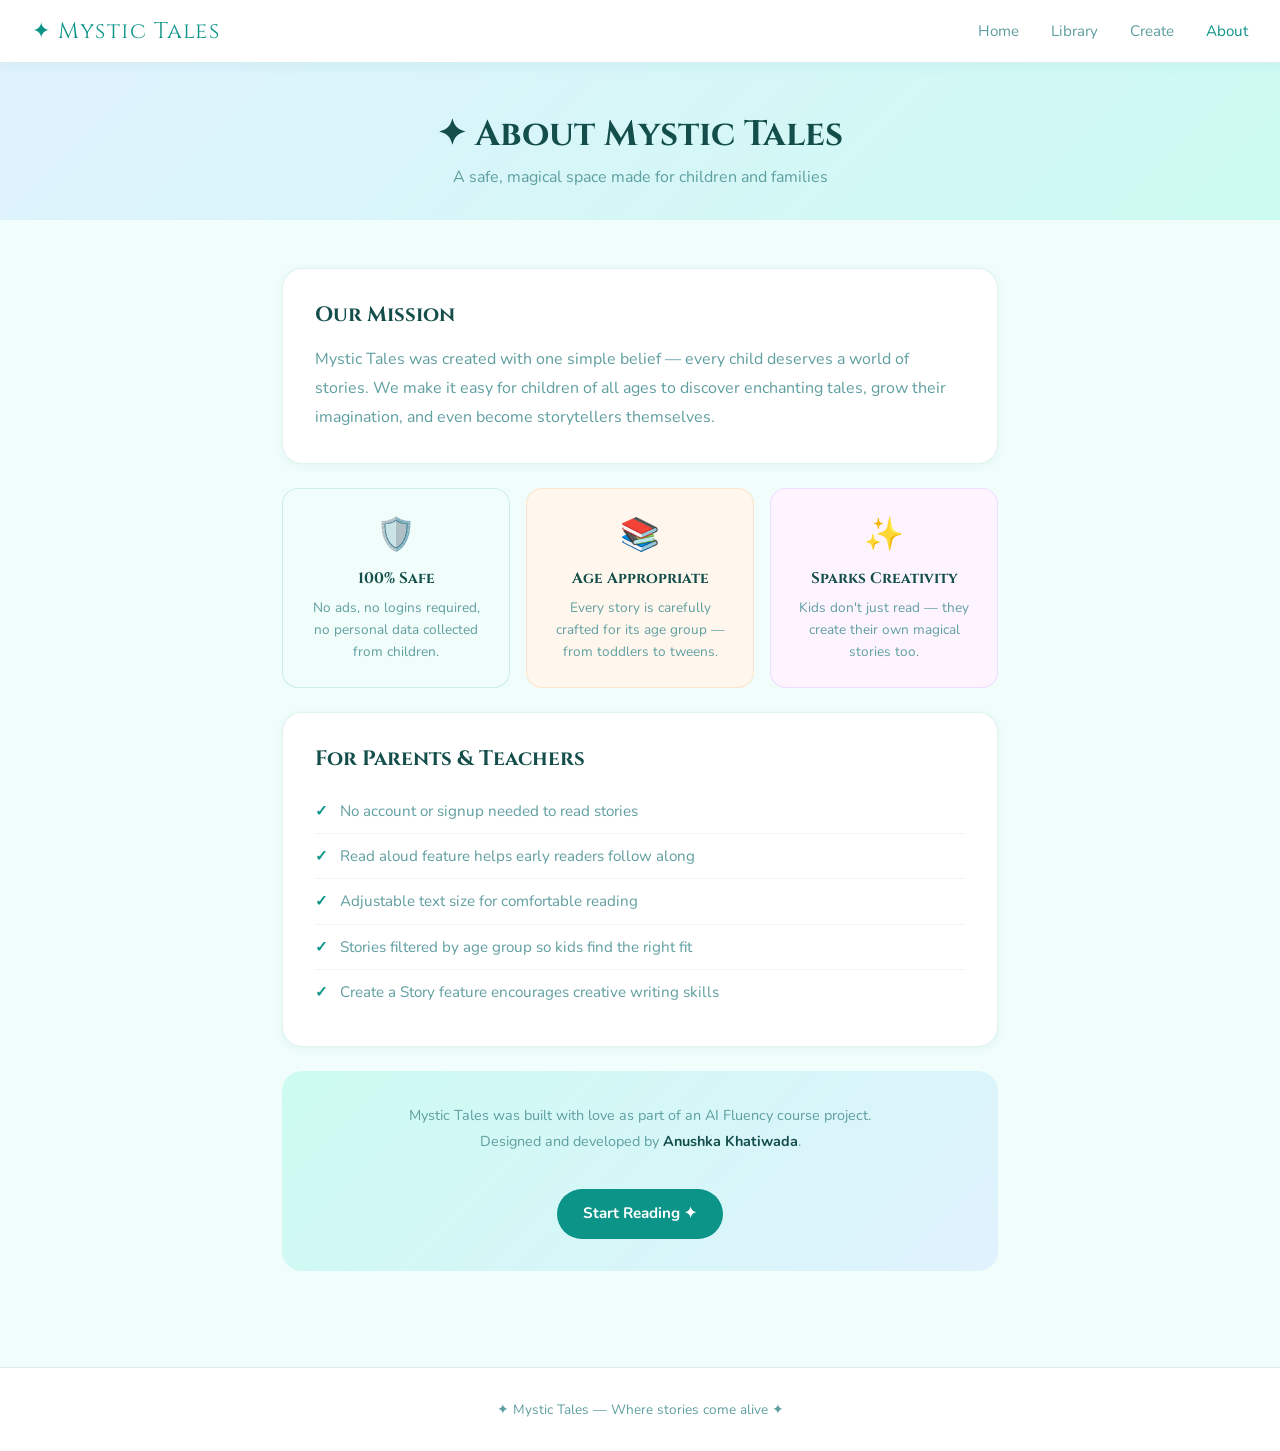
==== about.html @ aa533933 "Add files via upload" ====
<!DOCTYPE html>
<html lang="en">
<head>
  <meta charset="UTF-8" />
  <meta name="viewport" content="width=device-width, initial-scale=1.0"/>
  <title>About — Mystic Tales</title>
  <link rel="stylesheet" href="style.css" />
</head>
<body>

  <nav>
    <a href="index.html" class="logo">✦ Mystic Tales</a>
    <ul>
      <li><a href="index.html">Home</a></li>
      <li><a href="library.html">Library</a></li>
      <li><a href="create.html">Create</a></li>
      <li><a href="about.html" class="active">About</a></li>
    </ul>
  </nav>

  <!-- HEADER -->
  <section style="text-align:center; padding:3rem 2rem 2rem; background:linear-gradient(135deg, #e0f2fe 0%, #ccfbf1 100%);">
    <h1 style="font-size:2.2rem; color:#134e4a; margin-bottom:0.5rem;">✦ About Mystic Tales</h1>
    <p style="color:#5f9ea0; font-size:1rem;">A safe, magical space made for children and families</p>
  </section>

  <section style="max-width:780px; margin:0 auto; padding:3rem 2rem;">

    <!-- MISSION -->
    <div style="background:#ffffff; border:1px solid rgba(13,148,136,0.12); border-radius:20px; padding:2rem; margin-bottom:1.5rem; box-shadow:0 2px 8px rgba(13,148,136,0.06);">
      <h2 style="font-family:'Cinzel',serif; color:#134e4a; font-size:1.3rem; margin-bottom:1rem;">Our Mission</h2>
      <p style="color:#5f9ea0; line-height:1.8; font-size:1rem;">Mystic Tales was created with one simple belief — every child deserves a world of stories. We make it easy for children of all ages to discover enchanting tales, grow their imagination, and even become storytellers themselves.</p>
    </div>

    <!-- VALUES GRID -->
    <div style="display:grid; grid-template-columns: repeat(auto-fit, minmax(200px, 1fr)); gap:1rem; margin-bottom:1.5rem;">
      <div style="background:#f0fdfa; border:1px solid rgba(13,148,136,0.15); border-radius:16px; padding:1.5rem; text-align:center;">
        <div style="font-size:2rem; margin-bottom:0.75rem;">🛡️</div>
        <h3 style="font-family:'Cinzel',serif; font-size:0.95rem; color:#134e4a; margin-bottom:0.5rem;">100% Safe</h3>
        <p style="font-size:0.85rem; color:#5f9ea0; line-height:1.6;">No ads, no logins required, no personal data collected from children.</p>
      </div>
      <div style="background:#fff7ed; border:1px solid rgba(249,115,22,0.15); border-radius:16px; padding:1.5rem; text-align:center;">
        <div style="font-size:2rem; margin-bottom:0.75rem;">📚</div>
        <h3 style="font-family:'Cinzel',serif; font-size:0.95rem; color:#134e4a; margin-bottom:0.5rem;">Age Appropriate</h3>
        <p style="font-size:0.85rem; color:#5f9ea0; line-height:1.6;">Every story is carefully crafted for its age group — from toddlers to tweens.</p>
      </div>
      <div style="background:#fdf4ff; border:1px solid rgba(192,132,252,0.2); border-radius:16px; padding:1.5rem; text-align:center;">
        <div style="font-size:2rem; margin-bottom:0.75rem;">✨</div>
        <h3 style="font-family:'Cinzel',serif; font-size:0.95rem; color:#134e4a; margin-bottom:0.5rem;">Sparks Creativity</h3>
        <p style="font-size:0.85rem; color:#5f9ea0; line-height:1.6;">Kids don't just read — they create their own magical stories too.</p>
      </div>
    </div>

    <!-- FOR PARENTS -->
    <div style="background:#ffffff; border:1px solid rgba(13,148,136,0.12); border-radius:20px; padding:2rem; margin-bottom:1.5rem; box-shadow:0 2px 8px rgba(13,148,136,0.06);">
      <h2 style="font-family:'Cinzel',serif; color:#134e4a; font-size:1.3rem; margin-bottom:1rem;">For Parents & Teachers</h2>
      <ul style="list-style:none; padding:0;">
        <li style="display:flex; gap:12px; padding:10px 0; border-bottom:1px solid rgba(13,148,136,0.08); color:#5f9ea0; font-size:0.95rem; line-height:1.6;">
          <span style="color:#0d9488; font-weight:700; flex-shrink:0;">✓</span>
          No account or signup needed to read stories
        </li>
        <li style="display:flex; gap:12px; padding:10px 0; border-bottom:1px solid rgba(13,148,136,0.08); color:#5f9ea0; font-size:0.95rem; line-height:1.6;">
          <span style="color:#0d9488; font-weight:700; flex-shrink:0;">✓</span>
          Read aloud feature helps early readers follow along
        </li>
        <li style="display:flex; gap:12px; padding:10px 0; border-bottom:1px solid rgba(13,148,136,0.08); color:#5f9ea0; font-size:0.95rem; line-height:1.6;">
          <span style="color:#0d9488; font-weight:700; flex-shrink:0;">✓</span>
          Adjustable text size for comfortable reading
        </li>
        <li style="display:flex; gap:12px; padding:10px 0; border-bottom:1px solid rgba(13,148,136,0.08); color:#5f9ea0; font-size:0.95rem; line-height:1.6;">
          <span style="color:#0d9488; font-weight:700; flex-shrink:0;">✓</span>
          Stories filtered by age group so kids find the right fit
        </li>
        <li style="display:flex; gap:12px; padding:10px 0; color:#5f9ea0; font-size:0.95rem; line-height:1.6;">
          <span style="color:#0d9488; font-weight:700; flex-shrink:0;">✓</span>
          Create a Story feature encourages creative writing skills
        </li>
      </ul>
    </div>

    <!-- BUILT BY -->
    <div style="background:linear-gradient(135deg, #ccfbf1, #e0f2fe); border-radius:20px; padding:2rem; text-align:center;">
      <p style="font-size:0.9rem; color:#5f9ea0; line-height:1.8;">
        Mystic Tales was built with love as part of an AI Fluency course project.<br>
        Designed and developed by <strong style="color:#134e4a;">Anushka Khatiwada</strong>.<br><br>
        <a href="index.html" class="btn btn-primary" style="margin-top:0.5rem;">Start Reading ✦</a>
      </p>
    </div>

  </section>

  <footer>
    <p>✦ Mystic Tales — Where stories come alive ✦</p>
  </footer>

</body>
</html>
---- style.css ----
@import url('https://fonts.googleapis.com/css2?family=Cinzel:wght@400;600&family=Nunito:wght@400;600;700&display=swap');

* { margin: 0; padding: 0; box-sizing: border-box; }

:root {
  --teal: #0d9488;
  --teal-dark: #0f766e;
  --teal-light: #ccfbf1;
  --coral: #f97316;
  --coral-light: #fff7ed;
  --pink: #ec4899;
  --amber: #f59e0b;
  --bg: #f0fdfa;
  --bg2: #ffffff;
  --card: #ffffff;
  --text: #134e4a;
  --text-muted: #5f9ea0;
  --border: rgba(13, 148, 136, 0.15);
}

body {
  font-family: 'Nunito', sans-serif;
  background: var(--bg);
  color: var(--text);
  min-height: 100vh;
}

h1, h2, h3, nav .logo {
  font-family: 'Cinzel', serif;
}

/* NAV */
nav {
  display: flex;
  align-items: center;
  justify-content: space-between;
  padding: 1rem 2rem;
  background: #ffffff;
  border-bottom: 1px solid var(--border);
  position: sticky;
  top: 0;
  z-index: 100;
  box-shadow: 0 2px 12px rgba(13,148,136,0.08);
}

nav .logo {
  font-size: 1.4rem;
  color: var(--teal);
  text-decoration: none;
  letter-spacing: 0.05em;
}

nav ul {
  list-style: none;
  display: flex;
  gap: 2rem;
}

nav ul a {
  color: var(--text-muted);
  text-decoration: none;
  font-size: 0.95rem;
  transition: color 0.2s;
  font-family: 'Nunito', sans-serif;
}

nav ul a:hover, nav ul a.active {
  color: var(--teal);
}

/* BUTTONS */
.btn {
  display: inline-block;
  padding: 0.7rem 1.6rem;
  border-radius: 50px;
  font-family: 'Nunito', sans-serif;
  font-weight: 700;
  font-size: 0.95rem;
  cursor: pointer;
  text-decoration: none;
  transition: all 0.2s;
  border: none;
}

.btn-primary {
  background: var(--teal);
  color: white;
}

.btn-primary:hover {
  background: var(--teal-dark);
  transform: translateY(-1px);
}

.btn-outline {
  background: transparent;
  color: var(--coral);
  border: 2px solid var(--coral);
}

.btn-outline:hover {
  background: var(--coral);
  color: white;
}

/* CARDS */
.story-card {
  background: var(--card);
  border: 1px solid var(--border);
  border-radius: 16px;
  overflow: hidden;
  transition: transform 0.2s, box-shadow 0.2s;
  cursor: pointer;
  text-decoration: none;
  color: var(--text);
  display: block;
  box-shadow: 0 2px 8px rgba(13,148,136,0.07);
}

.story-card:hover {
  transform: translateY(-4px);
  box-shadow: 0 8px 24px rgba(13,148,136,0.15);
  border-color: var(--teal);
}

.story-card-cover {
  width: 100%;
  height: 160px;
  background: linear-gradient(135deg, var(--teal-light), #e0f2fe);
  display: flex;
  align-items: center;
  justify-content: center;
  font-size: 3rem;
}

.story-card-body {
  padding: 1rem;
}

.story-card-title {
  font-family: 'Cinzel', serif;
  font-size: 1rem;
  margin-bottom: 0.4rem;
  color: var(--text);
}

.story-card-meta {
  font-size: 0.8rem;
  color: var(--text-muted);
}

.tag {
  display: inline-block;
  padding: 3px 10px;
  border-radius: 50px;
  font-size: 0.75rem;
  font-weight: 600;
  background: var(--teal-light);
  color: var(--teal-dark);
  margin: 2px;
}

/* GRID */
.stories-grid {
  display: grid;
  grid-template-columns: repeat(auto-fill, minmax(220px, 1fr));
  gap: 1.5rem;
}

/* SECTIONS */
.section {
  padding: 3rem 2rem;
  max-width: 1100px;
  margin: 0 auto;
}

.section-title {
  font-size: 1.6rem;
  margin-bottom: 1.5rem;
  color: var(--text);
}

/* AGE BADGE */
.age-badge {
  font-size: 0.75rem;
  padding: 2px 8px;
  border-radius: 50px;
  font-weight: 700;
  font-family: 'Nunito', sans-serif;
}
.age-all     { background: #ccfbf1; color: #0f766e; }
.age-toddler { background: #fce7f3; color: #be185d; }
.age-early   { background: #fff7ed; color: #c2410c; }
.age-middle  { background: #e0f2fe; color: #0369a1; }

/* LOADING & EMPTY */
.loading, .empty {
  text-align: center;
  color: var(--text-muted);
  padding: 3rem;
  font-size: 1rem;
}

/* FOOTER */
footer {
  text-align: center;
  padding: 2rem;
  color: var(--text-muted);
  font-size: 0.85rem;
  border-top: 1px solid var(--border);
  margin-top: 3rem;
  background: #ffffff;
}
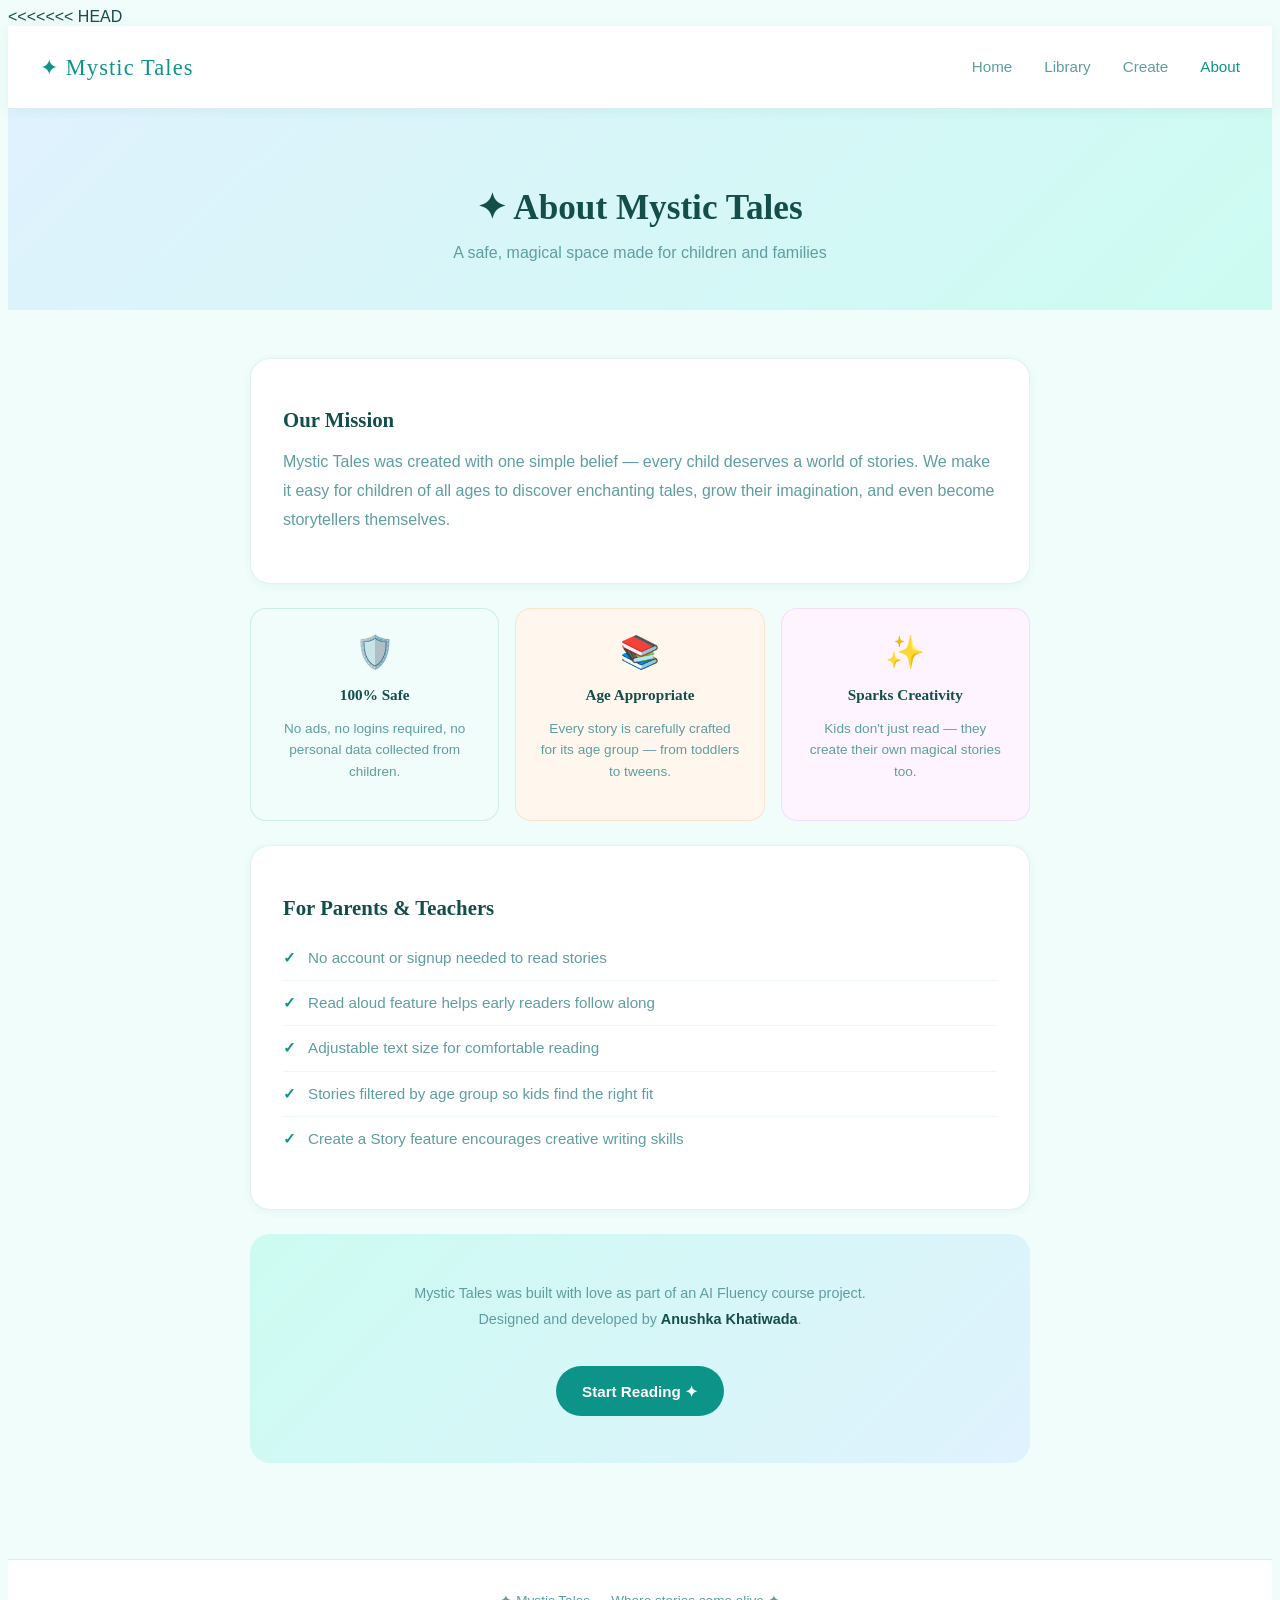
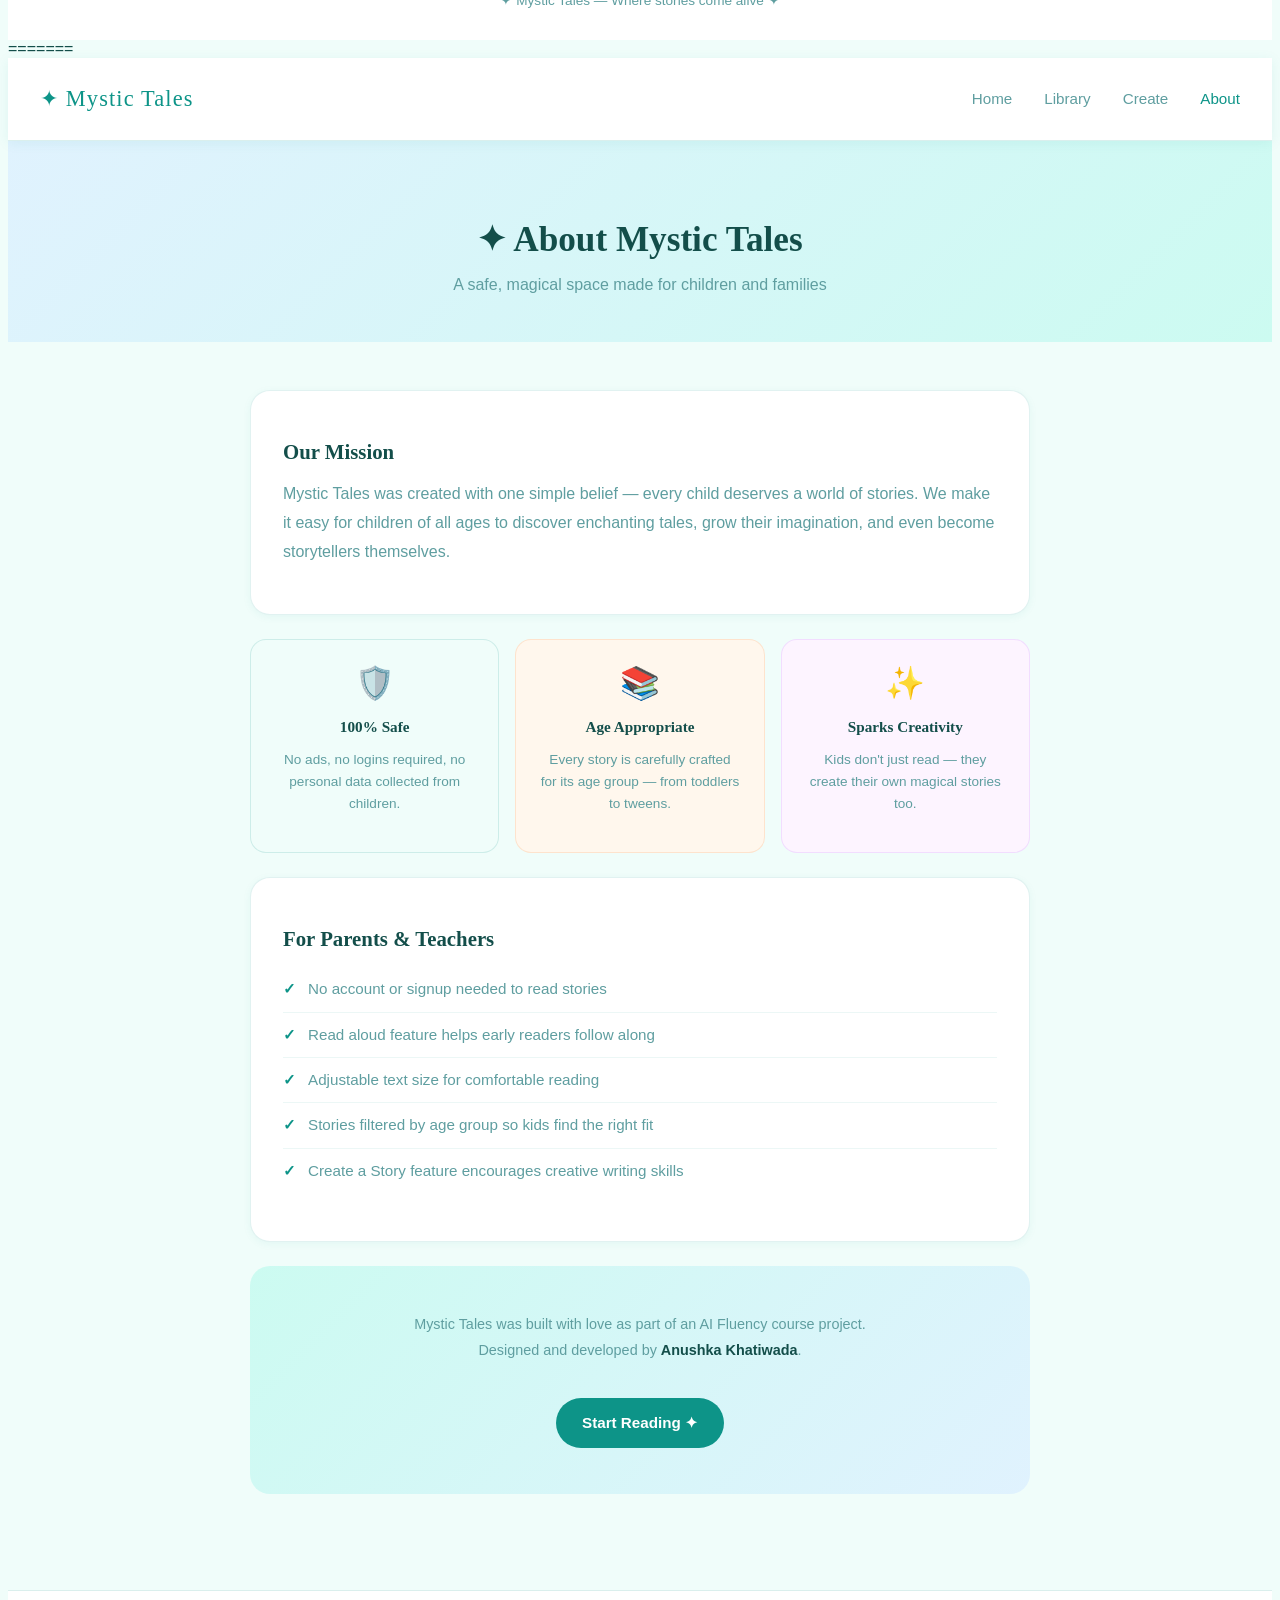
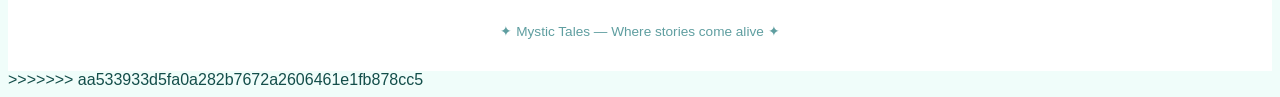
==== commit 32398af2: "resolve conflicts" ====
--- a/about.html
+++ b/about.html
@@ -1,97 +1,196 @@
-<!DOCTYPE html>
-<html lang="en">
-<head>
-  <meta charset="UTF-8" />
-  <meta name="viewport" content="width=device-width, initial-scale=1.0"/>
-  <title>About — Mystic Tales</title>
-  <link rel="stylesheet" href="style.css" />
-</head>
-<body>
-
-  <nav>
-    <a href="index.html" class="logo">✦ Mystic Tales</a>
-    <ul>
-      <li><a href="index.html">Home</a></li>
-      <li><a href="library.html">Library</a></li>
-      <li><a href="create.html">Create</a></li>
-      <li><a href="about.html" class="active">About</a></li>
-    </ul>
-  </nav>
-
-  <!-- HEADER -->
-  <section style="text-align:center; padding:3rem 2rem 2rem; background:linear-gradient(135deg, #e0f2fe 0%, #ccfbf1 100%);">
-    <h1 style="font-size:2.2rem; color:#134e4a; margin-bottom:0.5rem;">✦ About Mystic Tales</h1>
-    <p style="color:#5f9ea0; font-size:1rem;">A safe, magical space made for children and families</p>
-  </section>
-
-  <section style="max-width:780px; margin:0 auto; padding:3rem 2rem;">
-
-    <!-- MISSION -->
-    <div style="background:#ffffff; border:1px solid rgba(13,148,136,0.12); border-radius:20px; padding:2rem; margin-bottom:1.5rem; box-shadow:0 2px 8px rgba(13,148,136,0.06);">
-      <h2 style="font-family:'Cinzel',serif; color:#134e4a; font-size:1.3rem; margin-bottom:1rem;">Our Mission</h2>
-      <p style="color:#5f9ea0; line-height:1.8; font-size:1rem;">Mystic Tales was created with one simple belief — every child deserves a world of stories. We make it easy for children of all ages to discover enchanting tales, grow their imagination, and even become storytellers themselves.</p>
-    </div>
-
-    <!-- VALUES GRID -->
-    <div style="display:grid; grid-template-columns: repeat(auto-fit, minmax(200px, 1fr)); gap:1rem; margin-bottom:1.5rem;">
-      <div style="background:#f0fdfa; border:1px solid rgba(13,148,136,0.15); border-radius:16px; padding:1.5rem; text-align:center;">
-        <div style="font-size:2rem; margin-bottom:0.75rem;">🛡️</div>
-        <h3 style="font-family:'Cinzel',serif; font-size:0.95rem; color:#134e4a; margin-bottom:0.5rem;">100% Safe</h3>
-        <p style="font-size:0.85rem; color:#5f9ea0; line-height:1.6;">No ads, no logins required, no personal data collected from children.</p>
-      </div>
-      <div style="background:#fff7ed; border:1px solid rgba(249,115,22,0.15); border-radius:16px; padding:1.5rem; text-align:center;">
-        <div style="font-size:2rem; margin-bottom:0.75rem;">📚</div>
-        <h3 style="font-family:'Cinzel',serif; font-size:0.95rem; color:#134e4a; margin-bottom:0.5rem;">Age Appropriate</h3>
-        <p style="font-size:0.85rem; color:#5f9ea0; line-height:1.6;">Every story is carefully crafted for its age group — from toddlers to tweens.</p>
-      </div>
-      <div style="background:#fdf4ff; border:1px solid rgba(192,132,252,0.2); border-radius:16px; padding:1.5rem; text-align:center;">
-        <div style="font-size:2rem; margin-bottom:0.75rem;">✨</div>
-        <h3 style="font-family:'Cinzel',serif; font-size:0.95rem; color:#134e4a; margin-bottom:0.5rem;">Sparks Creativity</h3>
-        <p style="font-size:0.85rem; color:#5f9ea0; line-height:1.6;">Kids don't just read — they create their own magical stories too.</p>
-      </div>
-    </div>
-
-    <!-- FOR PARENTS -->
-    <div style="background:#ffffff; border:1px solid rgba(13,148,136,0.12); border-radius:20px; padding:2rem; margin-bottom:1.5rem; box-shadow:0 2px 8px rgba(13,148,136,0.06);">
-      <h2 style="font-family:'Cinzel',serif; color:#134e4a; font-size:1.3rem; margin-bottom:1rem;">For Parents & Teachers</h2>
-      <ul style="list-style:none; padding:0;">
-        <li style="display:flex; gap:12px; padding:10px 0; border-bottom:1px solid rgba(13,148,136,0.08); color:#5f9ea0; font-size:0.95rem; line-height:1.6;">
-          <span style="color:#0d9488; font-weight:700; flex-shrink:0;">✓</span>
-          No account or signup needed to read stories
-        </li>
-        <li style="display:flex; gap:12px; padding:10px 0; border-bottom:1px solid rgba(13,148,136,0.08); color:#5f9ea0; font-size:0.95rem; line-height:1.6;">
-          <span style="color:#0d9488; font-weight:700; flex-shrink:0;">✓</span>
-          Read aloud feature helps early readers follow along
-        </li>
-        <li style="display:flex; gap:12px; padding:10px 0; border-bottom:1px solid rgba(13,148,136,0.08); color:#5f9ea0; font-size:0.95rem; line-height:1.6;">
-          <span style="color:#0d9488; font-weight:700; flex-shrink:0;">✓</span>
-          Adjustable text size for comfortable reading
-        </li>
-        <li style="display:flex; gap:12px; padding:10px 0; border-bottom:1px solid rgba(13,148,136,0.08); color:#5f9ea0; font-size:0.95rem; line-height:1.6;">
-          <span style="color:#0d9488; font-weight:700; flex-shrink:0;">✓</span>
-          Stories filtered by age group so kids find the right fit
-        </li>
-        <li style="display:flex; gap:12px; padding:10px 0; color:#5f9ea0; font-size:0.95rem; line-height:1.6;">
-          <span style="color:#0d9488; font-weight:700; flex-shrink:0;">✓</span>
-          Create a Story feature encourages creative writing skills
-        </li>
-      </ul>
-    </div>
-
-    <!-- BUILT BY -->
-    <div style="background:linear-gradient(135deg, #ccfbf1, #e0f2fe); border-radius:20px; padding:2rem; text-align:center;">
-      <p style="font-size:0.9rem; color:#5f9ea0; line-height:1.8;">
-        Mystic Tales was built with love as part of an AI Fluency course project.<br>
-        Designed and developed by <strong style="color:#134e4a;">Anushka Khatiwada</strong>.<br><br>
-        <a href="index.html" class="btn btn-primary" style="margin-top:0.5rem;">Start Reading ✦</a>
-      </p>
-    </div>
-
-  </section>
-
-  <footer>
-    <p>✦ Mystic Tales — Where stories come alive ✦</p>
-  </footer>
-
-</body>
+<<<<<<< HEAD
+<!DOCTYPE html>
+<html lang="en">
+<head>
+  <meta charset="UTF-8" />
+  <meta name="viewport" content="width=device-width, initial-scale=1.0"/>
+  <title>About — Mystic Tales</title>
+  <link rel="stylesheet" href="style.css" />
+</head>
+<body>
+
+  <nav>
+    <a href="index.html" class="logo">✦ Mystic Tales</a>
+    <ul>
+      <li><a href="index.html">Home</a></li>
+      <li><a href="library.html">Library</a></li>
+      <li><a href="create.html">Create</a></li>
+      <li><a href="about.html" class="active">About</a></li>
+    </ul>
+  </nav>
+
+  <!-- HEADER -->
+  <section style="text-align:center; padding:3rem 2rem 2rem; background:linear-gradient(135deg, #e0f2fe 0%, #ccfbf1 100%);">
+    <h1 style="font-size:2.2rem; color:#134e4a; margin-bottom:0.5rem;">✦ About Mystic Tales</h1>
+    <p style="color:#5f9ea0; font-size:1rem;">A safe, magical space made for children and families</p>
+  </section>
+
+  <section style="max-width:780px; margin:0 auto; padding:3rem 2rem;">
+
+    <!-- MISSION -->
+    <div style="background:#ffffff; border:1px solid rgba(13,148,136,0.12); border-radius:20px; padding:2rem; margin-bottom:1.5rem; box-shadow:0 2px 8px rgba(13,148,136,0.06);">
+      <h2 style="font-family:'Cinzel',serif; color:#134e4a; font-size:1.3rem; margin-bottom:1rem;">Our Mission</h2>
+      <p style="color:#5f9ea0; line-height:1.8; font-size:1rem;">Mystic Tales was created with one simple belief — every child deserves a world of stories. We make it easy for children of all ages to discover enchanting tales, grow their imagination, and even become storytellers themselves.</p>
+    </div>
+
+    <!-- VALUES GRID -->
+    <div style="display:grid; grid-template-columns: repeat(auto-fit, minmax(200px, 1fr)); gap:1rem; margin-bottom:1.5rem;">
+      <div style="background:#f0fdfa; border:1px solid rgba(13,148,136,0.15); border-radius:16px; padding:1.5rem; text-align:center;">
+        <div style="font-size:2rem; margin-bottom:0.75rem;">🛡️</div>
+        <h3 style="font-family:'Cinzel',serif; font-size:0.95rem; color:#134e4a; margin-bottom:0.5rem;">100% Safe</h3>
+        <p style="font-size:0.85rem; color:#5f9ea0; line-height:1.6;">No ads, no logins required, no personal data collected from children.</p>
+      </div>
+      <div style="background:#fff7ed; border:1px solid rgba(249,115,22,0.15); border-radius:16px; padding:1.5rem; text-align:center;">
+        <div style="font-size:2rem; margin-bottom:0.75rem;">📚</div>
+        <h3 style="font-family:'Cinzel',serif; font-size:0.95rem; color:#134e4a; margin-bottom:0.5rem;">Age Appropriate</h3>
+        <p style="font-size:0.85rem; color:#5f9ea0; line-height:1.6;">Every story is carefully crafted for its age group — from toddlers to tweens.</p>
+      </div>
+      <div style="background:#fdf4ff; border:1px solid rgba(192,132,252,0.2); border-radius:16px; padding:1.5rem; text-align:center;">
+        <div style="font-size:2rem; margin-bottom:0.75rem;">✨</div>
+        <h3 style="font-family:'Cinzel',serif; font-size:0.95rem; color:#134e4a; margin-bottom:0.5rem;">Sparks Creativity</h3>
+        <p style="font-size:0.85rem; color:#5f9ea0; line-height:1.6;">Kids don't just read — they create their own magical stories too.</p>
+      </div>
+    </div>
+
+    <!-- FOR PARENTS -->
+    <div style="background:#ffffff; border:1px solid rgba(13,148,136,0.12); border-radius:20px; padding:2rem; margin-bottom:1.5rem; box-shadow:0 2px 8px rgba(13,148,136,0.06);">
+      <h2 style="font-family:'Cinzel',serif; color:#134e4a; font-size:1.3rem; margin-bottom:1rem;">For Parents & Teachers</h2>
+      <ul style="list-style:none; padding:0;">
+        <li style="display:flex; gap:12px; padding:10px 0; border-bottom:1px solid rgba(13,148,136,0.08); color:#5f9ea0; font-size:0.95rem; line-height:1.6;">
+          <span style="color:#0d9488; font-weight:700; flex-shrink:0;">✓</span>
+          No account or signup needed to read stories
+        </li>
+        <li style="display:flex; gap:12px; padding:10px 0; border-bottom:1px solid rgba(13,148,136,0.08); color:#5f9ea0; font-size:0.95rem; line-height:1.6;">
+          <span style="color:#0d9488; font-weight:700; flex-shrink:0;">✓</span>
+          Read aloud feature helps early readers follow along
+        </li>
+        <li style="display:flex; gap:12px; padding:10px 0; border-bottom:1px solid rgba(13,148,136,0.08); color:#5f9ea0; font-size:0.95rem; line-height:1.6;">
+          <span style="color:#0d9488; font-weight:700; flex-shrink:0;">✓</span>
+          Adjustable text size for comfortable reading
+        </li>
+        <li style="display:flex; gap:12px; padding:10px 0; border-bottom:1px solid rgba(13,148,136,0.08); color:#5f9ea0; font-size:0.95rem; line-height:1.6;">
+          <span style="color:#0d9488; font-weight:700; flex-shrink:0;">✓</span>
+          Stories filtered by age group so kids find the right fit
+        </li>
+        <li style="display:flex; gap:12px; padding:10px 0; color:#5f9ea0; font-size:0.95rem; line-height:1.6;">
+          <span style="color:#0d9488; font-weight:700; flex-shrink:0;">✓</span>
+          Create a Story feature encourages creative writing skills
+        </li>
+      </ul>
+    </div>
+
+    <!-- BUILT BY -->
+    <div style="background:linear-gradient(135deg, #ccfbf1, #e0f2fe); border-radius:20px; padding:2rem; text-align:center;">
+      <p style="font-size:0.9rem; color:#5f9ea0; line-height:1.8;">
+        Mystic Tales was built with love as part of an AI Fluency course project.<br>
+        Designed and developed by <strong style="color:#134e4a;">Anushka Khatiwada</strong>.<br><br>
+        <a href="index.html" class="btn btn-primary" style="margin-top:0.5rem;">Start Reading ✦</a>
+      </p>
+    </div>
+
+  </section>
+
+  <footer>
+    <p>✦ Mystic Tales — Where stories come alive ✦</p>
+  </footer>
+
+</body>
+=======
+<!DOCTYPE html>
+<html lang="en">
+<head>
+  <meta charset="UTF-8" />
+  <meta name="viewport" content="width=device-width, initial-scale=1.0"/>
+  <title>About — Mystic Tales</title>
+  <link rel="stylesheet" href="style.css" />
+</head>
+<body>
+
+  <nav>
+    <a href="index.html" class="logo">✦ Mystic Tales</a>
+    <ul>
+      <li><a href="index.html">Home</a></li>
+      <li><a href="library.html">Library</a></li>
+      <li><a href="create.html">Create</a></li>
+      <li><a href="about.html" class="active">About</a></li>
+    </ul>
+  </nav>
+
+  <!-- HEADER -->
+  <section style="text-align:center; padding:3rem 2rem 2rem; background:linear-gradient(135deg, #e0f2fe 0%, #ccfbf1 100%);">
+    <h1 style="font-size:2.2rem; color:#134e4a; margin-bottom:0.5rem;">✦ About Mystic Tales</h1>
+    <p style="color:#5f9ea0; font-size:1rem;">A safe, magical space made for children and families</p>
+  </section>
+
+  <section style="max-width:780px; margin:0 auto; padding:3rem 2rem;">
+
+    <!-- MISSION -->
+    <div style="background:#ffffff; border:1px solid rgba(13,148,136,0.12); border-radius:20px; padding:2rem; margin-bottom:1.5rem; box-shadow:0 2px 8px rgba(13,148,136,0.06);">
+      <h2 style="font-family:'Cinzel',serif; color:#134e4a; font-size:1.3rem; margin-bottom:1rem;">Our Mission</h2>
+      <p style="color:#5f9ea0; line-height:1.8; font-size:1rem;">Mystic Tales was created with one simple belief — every child deserves a world of stories. We make it easy for children of all ages to discover enchanting tales, grow their imagination, and even become storytellers themselves.</p>
+    </div>
+
+    <!-- VALUES GRID -->
+    <div style="display:grid; grid-template-columns: repeat(auto-fit, minmax(200px, 1fr)); gap:1rem; margin-bottom:1.5rem;">
+      <div style="background:#f0fdfa; border:1px solid rgba(13,148,136,0.15); border-radius:16px; padding:1.5rem; text-align:center;">
+        <div style="font-size:2rem; margin-bottom:0.75rem;">🛡️</div>
+        <h3 style="font-family:'Cinzel',serif; font-size:0.95rem; color:#134e4a; margin-bottom:0.5rem;">100% Safe</h3>
+        <p style="font-size:0.85rem; color:#5f9ea0; line-height:1.6;">No ads, no logins required, no personal data collected from children.</p>
+      </div>
+      <div style="background:#fff7ed; border:1px solid rgba(249,115,22,0.15); border-radius:16px; padding:1.5rem; text-align:center;">
+        <div style="font-size:2rem; margin-bottom:0.75rem;">📚</div>
+        <h3 style="font-family:'Cinzel',serif; font-size:0.95rem; color:#134e4a; margin-bottom:0.5rem;">Age Appropriate</h3>
+        <p style="font-size:0.85rem; color:#5f9ea0; line-height:1.6;">Every story is carefully crafted for its age group — from toddlers to tweens.</p>
+      </div>
+      <div style="background:#fdf4ff; border:1px solid rgba(192,132,252,0.2); border-radius:16px; padding:1.5rem; text-align:center;">
+        <div style="font-size:2rem; margin-bottom:0.75rem;">✨</div>
+        <h3 style="font-family:'Cinzel',serif; font-size:0.95rem; color:#134e4a; margin-bottom:0.5rem;">Sparks Creativity</h3>
+        <p style="font-size:0.85rem; color:#5f9ea0; line-height:1.6;">Kids don't just read — they create their own magical stories too.</p>
+      </div>
+    </div>
+
+    <!-- FOR PARENTS -->
+    <div style="background:#ffffff; border:1px solid rgba(13,148,136,0.12); border-radius:20px; padding:2rem; margin-bottom:1.5rem; box-shadow:0 2px 8px rgba(13,148,136,0.06);">
+      <h2 style="font-family:'Cinzel',serif; color:#134e4a; font-size:1.3rem; margin-bottom:1rem;">For Parents & Teachers</h2>
+      <ul style="list-style:none; padding:0;">
+        <li style="display:flex; gap:12px; padding:10px 0; border-bottom:1px solid rgba(13,148,136,0.08); color:#5f9ea0; font-size:0.95rem; line-height:1.6;">
+          <span style="color:#0d9488; font-weight:700; flex-shrink:0;">✓</span>
+          No account or signup needed to read stories
+        </li>
+        <li style="display:flex; gap:12px; padding:10px 0; border-bottom:1px solid rgba(13,148,136,0.08); color:#5f9ea0; font-size:0.95rem; line-height:1.6;">
+          <span style="color:#0d9488; font-weight:700; flex-shrink:0;">✓</span>
+          Read aloud feature helps early readers follow along
+        </li>
+        <li style="display:flex; gap:12px; padding:10px 0; border-bottom:1px solid rgba(13,148,136,0.08); color:#5f9ea0; font-size:0.95rem; line-height:1.6;">
+          <span style="color:#0d9488; font-weight:700; flex-shrink:0;">✓</span>
+          Adjustable text size for comfortable reading
+        </li>
+        <li style="display:flex; gap:12px; padding:10px 0; border-bottom:1px solid rgba(13,148,136,0.08); color:#5f9ea0; font-size:0.95rem; line-height:1.6;">
+          <span style="color:#0d9488; font-weight:700; flex-shrink:0;">✓</span>
+          Stories filtered by age group so kids find the right fit
+        </li>
+        <li style="display:flex; gap:12px; padding:10px 0; color:#5f9ea0; font-size:0.95rem; line-height:1.6;">
+          <span style="color:#0d9488; font-weight:700; flex-shrink:0;">✓</span>
+          Create a Story feature encourages creative writing skills
+        </li>
+      </ul>
+    </div>
+
+    <!-- BUILT BY -->
+    <div style="background:linear-gradient(135deg, #ccfbf1, #e0f2fe); border-radius:20px; padding:2rem; text-align:center;">
+      <p style="font-size:0.9rem; color:#5f9ea0; line-height:1.8;">
+        Mystic Tales was built with love as part of an AI Fluency course project.<br>
+        Designed and developed by <strong style="color:#134e4a;">Anushka Khatiwada</strong>.<br><br>
+        <a href="index.html" class="btn btn-primary" style="margin-top:0.5rem;">Start Reading ✦</a>
+      </p>
+    </div>
+
+  </section>
+
+  <footer>
+    <p>✦ Mystic Tales — Where stories come alive ✦</p>
+  </footer>
+
+</body>
+>>>>>>> aa533933d5fa0a282b7672a2606461e1fb878cc5
 </html>
--- a/style.css
+++ b/style.css
@@ -1,213 +1,428 @@
-@import url('https://fonts.googleapis.com/css2?family=Cinzel:wght@400;600&family=Nunito:wght@400;600;700&display=swap');
-
-* { margin: 0; padding: 0; box-sizing: border-box; }
-
-:root {
-  --teal: #0d9488;
-  --teal-dark: #0f766e;
-  --teal-light: #ccfbf1;
-  --coral: #f97316;
-  --coral-light: #fff7ed;
-  --pink: #ec4899;
-  --amber: #f59e0b;
-  --bg: #f0fdfa;
-  --bg2: #ffffff;
-  --card: #ffffff;
-  --text: #134e4a;
-  --text-muted: #5f9ea0;
-  --border: rgba(13, 148, 136, 0.15);
-}
-
-body {
-  font-family: 'Nunito', sans-serif;
-  background: var(--bg);
-  color: var(--text);
-  min-height: 100vh;
-}
-
-h1, h2, h3, nav .logo {
-  font-family: 'Cinzel', serif;
-}
-
-/* NAV */
-nav {
-  display: flex;
-  align-items: center;
-  justify-content: space-between;
-  padding: 1rem 2rem;
-  background: #ffffff;
-  border-bottom: 1px solid var(--border);
-  position: sticky;
-  top: 0;
-  z-index: 100;
-  box-shadow: 0 2px 12px rgba(13,148,136,0.08);
-}
-
-nav .logo {
-  font-size: 1.4rem;
-  color: var(--teal);
-  text-decoration: none;
-  letter-spacing: 0.05em;
-}
-
-nav ul {
-  list-style: none;
-  display: flex;
-  gap: 2rem;
-}
-
-nav ul a {
-  color: var(--text-muted);
-  text-decoration: none;
-  font-size: 0.95rem;
-  transition: color 0.2s;
-  font-family: 'Nunito', sans-serif;
-}
-
-nav ul a:hover, nav ul a.active {
-  color: var(--teal);
-}
-
-/* BUTTONS */
-.btn {
-  display: inline-block;
-  padding: 0.7rem 1.6rem;
-  border-radius: 50px;
-  font-family: 'Nunito', sans-serif;
-  font-weight: 700;
-  font-size: 0.95rem;
-  cursor: pointer;
-  text-decoration: none;
-  transition: all 0.2s;
-  border: none;
-}
-
-.btn-primary {
-  background: var(--teal);
-  color: white;
-}
-
-.btn-primary:hover {
-  background: var(--teal-dark);
-  transform: translateY(-1px);
-}
-
-.btn-outline {
-  background: transparent;
-  color: var(--coral);
-  border: 2px solid var(--coral);
-}
-
-.btn-outline:hover {
-  background: var(--coral);
-  color: white;
-}
-
-/* CARDS */
-.story-card {
-  background: var(--card);
-  border: 1px solid var(--border);
-  border-radius: 16px;
-  overflow: hidden;
-  transition: transform 0.2s, box-shadow 0.2s;
-  cursor: pointer;
-  text-decoration: none;
-  color: var(--text);
-  display: block;
-  box-shadow: 0 2px 8px rgba(13,148,136,0.07);
-}
-
-.story-card:hover {
-  transform: translateY(-4px);
-  box-shadow: 0 8px 24px rgba(13,148,136,0.15);
-  border-color: var(--teal);
-}
-
-.story-card-cover {
-  width: 100%;
-  height: 160px;
-  background: linear-gradient(135deg, var(--teal-light), #e0f2fe);
-  display: flex;
-  align-items: center;
-  justify-content: center;
-  font-size: 3rem;
-}
-
-.story-card-body {
-  padding: 1rem;
-}
-
-.story-card-title {
-  font-family: 'Cinzel', serif;
-  font-size: 1rem;
-  margin-bottom: 0.4rem;
-  color: var(--text);
-}
-
-.story-card-meta {
-  font-size: 0.8rem;
-  color: var(--text-muted);
-}
-
-.tag {
-  display: inline-block;
-  padding: 3px 10px;
-  border-radius: 50px;
-  font-size: 0.75rem;
-  font-weight: 600;
-  background: var(--teal-light);
-  color: var(--teal-dark);
-  margin: 2px;
-}
-
-/* GRID */
-.stories-grid {
-  display: grid;
-  grid-template-columns: repeat(auto-fill, minmax(220px, 1fr));
-  gap: 1.5rem;
-}
-
-/* SECTIONS */
-.section {
-  padding: 3rem 2rem;
-  max-width: 1100px;
-  margin: 0 auto;
-}
-
-.section-title {
-  font-size: 1.6rem;
-  margin-bottom: 1.5rem;
-  color: var(--text);
-}
-
-/* AGE BADGE */
-.age-badge {
-  font-size: 0.75rem;
-  padding: 2px 8px;
-  border-radius: 50px;
-  font-weight: 700;
-  font-family: 'Nunito', sans-serif;
-}
-.age-all     { background: #ccfbf1; color: #0f766e; }
-.age-toddler { background: #fce7f3; color: #be185d; }
-.age-early   { background: #fff7ed; color: #c2410c; }
-.age-middle  { background: #e0f2fe; color: #0369a1; }
-
-/* LOADING & EMPTY */
-.loading, .empty {
-  text-align: center;
-  color: var(--text-muted);
-  padding: 3rem;
-  font-size: 1rem;
-}
-
-/* FOOTER */
-footer {
-  text-align: center;
-  padding: 2rem;
-  color: var(--text-muted);
-  font-size: 0.85rem;
-  border-top: 1px solid var(--border);
-  margin-top: 3rem;
-  background: #ffffff;
+<<<<<<< HEAD
+@import url('https://fonts.googleapis.com/css2?family=Cinzel:wght@400;600&family=Nunito:wght@400;600;700&display=swap');
+
+* { margin: 0; padding: 0; box-sizing: border-box; }
+
+:root {
+  --teal: #0d9488;
+  --teal-dark: #0f766e;
+  --teal-light: #ccfbf1;
+  --coral: #f97316;
+  --coral-light: #fff7ed;
+  --pink: #ec4899;
+  --amber: #f59e0b;
+  --bg: #f0fdfa;
+  --bg2: #ffffff;
+  --card: #ffffff;
+  --text: #134e4a;
+  --text-muted: #5f9ea0;
+  --border: rgba(13, 148, 136, 0.15);
+}
+
+body {
+  font-family: 'Nunito', sans-serif;
+  background: var(--bg);
+  color: var(--text);
+  min-height: 100vh;
+}
+
+h1, h2, h3, nav .logo {
+  font-family: 'Cinzel', serif;
+}
+
+/* NAV */
+nav {
+  display: flex;
+  align-items: center;
+  justify-content: space-between;
+  padding: 1rem 2rem;
+  background: #ffffff;
+  border-bottom: 1px solid var(--border);
+  position: sticky;
+  top: 0;
+  z-index: 100;
+  box-shadow: 0 2px 12px rgba(13,148,136,0.08);
+}
+
+nav .logo {
+  font-size: 1.4rem;
+  color: var(--teal);
+  text-decoration: none;
+  letter-spacing: 0.05em;
+}
+
+nav ul {
+  list-style: none;
+  display: flex;
+  gap: 2rem;
+}
+
+nav ul a {
+  color: var(--text-muted);
+  text-decoration: none;
+  font-size: 0.95rem;
+  transition: color 0.2s;
+  font-family: 'Nunito', sans-serif;
+}
+
+nav ul a:hover, nav ul a.active {
+  color: var(--teal);
+}
+
+/* BUTTONS */
+.btn {
+  display: inline-block;
+  padding: 0.7rem 1.6rem;
+  border-radius: 50px;
+  font-family: 'Nunito', sans-serif;
+  font-weight: 700;
+  font-size: 0.95rem;
+  cursor: pointer;
+  text-decoration: none;
+  transition: all 0.2s;
+  border: none;
+}
+
+.btn-primary {
+  background: var(--teal);
+  color: white;
+}
+
+.btn-primary:hover {
+  background: var(--teal-dark);
+  transform: translateY(-1px);
+}
+
+.btn-outline {
+  background: transparent;
+  color: var(--coral);
+  border: 2px solid var(--coral);
+}
+
+.btn-outline:hover {
+  background: var(--coral);
+  color: white;
+}
+
+/* CARDS */
+.story-card {
+  background: var(--card);
+  border: 1px solid var(--border);
+  border-radius: 16px;
+  overflow: hidden;
+  transition: transform 0.2s, box-shadow 0.2s;
+  cursor: pointer;
+  text-decoration: none;
+  color: var(--text);
+  display: block;
+  box-shadow: 0 2px 8px rgba(13,148,136,0.07);
+}
+
+.story-card:hover {
+  transform: translateY(-4px);
+  box-shadow: 0 8px 24px rgba(13,148,136,0.15);
+  border-color: var(--teal);
+}
+
+.story-card-cover {
+  width: 100%;
+  height: 160px;
+  background: linear-gradient(135deg, var(--teal-light), #e0f2fe);
+  display: flex;
+  align-items: center;
+  justify-content: center;
+  font-size: 3rem;
+}
+
+.story-card-body {
+  padding: 1rem;
+}
+
+.story-card-title {
+  font-family: 'Cinzel', serif;
+  font-size: 1rem;
+  margin-bottom: 0.4rem;
+  color: var(--text);
+}
+
+.story-card-meta {
+  font-size: 0.8rem;
+  color: var(--text-muted);
+}
+
+.tag {
+  display: inline-block;
+  padding: 3px 10px;
+  border-radius: 50px;
+  font-size: 0.75rem;
+  font-weight: 600;
+  background: var(--teal-light);
+  color: var(--teal-dark);
+  margin: 2px;
+}
+
+/* GRID */
+.stories-grid {
+  display: grid;
+  grid-template-columns: repeat(auto-fill, minmax(220px, 1fr));
+  gap: 1.5rem;
+}
+
+/* SECTIONS */
+.section {
+  padding: 3rem 2rem;
+  max-width: 1100px;
+  margin: 0 auto;
+}
+
+.section-title {
+  font-size: 1.6rem;
+  margin-bottom: 1.5rem;
+  color: var(--text);
+}
+
+/* AGE BADGE */
+.age-badge {
+  font-size: 0.75rem;
+  padding: 2px 8px;
+  border-radius: 50px;
+  font-weight: 700;
+  font-family: 'Nunito', sans-serif;
+}
+.age-all     { background: #ccfbf1; color: #0f766e; }
+.age-toddler { background: #fce7f3; color: #be185d; }
+.age-early   { background: #fff7ed; color: #c2410c; }
+.age-middle  { background: #e0f2fe; color: #0369a1; }
+
+/* LOADING & EMPTY */
+.loading, .empty {
+  text-align: center;
+  color: var(--text-muted);
+  padding: 3rem;
+  font-size: 1rem;
+}
+
+/* FOOTER */
+footer {
+  text-align: center;
+  padding: 2rem;
+  color: var(--text-muted);
+  font-size: 0.85rem;
+  border-top: 1px solid var(--border);
+  margin-top: 3rem;
+  background: #ffffff;
+=======
+@import url('https://fonts.googleapis.com/css2?family=Cinzel:wght@400;600&family=Nunito:wght@400;600;700&display=swap');
+
+* { margin: 0; padding: 0; box-sizing: border-box; }
+
+:root {
+  --teal: #0d9488;
+  --teal-dark: #0f766e;
+  --teal-light: #ccfbf1;
+  --coral: #f97316;
+  --coral-light: #fff7ed;
+  --pink: #ec4899;
+  --amber: #f59e0b;
+  --bg: #f0fdfa;
+  --bg2: #ffffff;
+  --card: #ffffff;
+  --text: #134e4a;
+  --text-muted: #5f9ea0;
+  --border: rgba(13, 148, 136, 0.15);
+}
+
+body {
+  font-family: 'Nunito', sans-serif;
+  background: var(--bg);
+  color: var(--text);
+  min-height: 100vh;
+}
+
+h1, h2, h3, nav .logo {
+  font-family: 'Cinzel', serif;
+}
+
+/* NAV */
+nav {
+  display: flex;
+  align-items: center;
+  justify-content: space-between;
+  padding: 1rem 2rem;
+  background: #ffffff;
+  border-bottom: 1px solid var(--border);
+  position: sticky;
+  top: 0;
+  z-index: 100;
+  box-shadow: 0 2px 12px rgba(13,148,136,0.08);
+}
+
+nav .logo {
+  font-size: 1.4rem;
+  color: var(--teal);
+  text-decoration: none;
+  letter-spacing: 0.05em;
+}
+
+nav ul {
+  list-style: none;
+  display: flex;
+  gap: 2rem;
+}
+
+nav ul a {
+  color: var(--text-muted);
+  text-decoration: none;
+  font-size: 0.95rem;
+  transition: color 0.2s;
+  font-family: 'Nunito', sans-serif;
+}
+
+nav ul a:hover, nav ul a.active {
+  color: var(--teal);
+}
+
+/* BUTTONS */
+.btn {
+  display: inline-block;
+  padding: 0.7rem 1.6rem;
+  border-radius: 50px;
+  font-family: 'Nunito', sans-serif;
+  font-weight: 700;
+  font-size: 0.95rem;
+  cursor: pointer;
+  text-decoration: none;
+  transition: all 0.2s;
+  border: none;
+}
+
+.btn-primary {
+  background: var(--teal);
+  color: white;
+}
+
+.btn-primary:hover {
+  background: var(--teal-dark);
+  transform: translateY(-1px);
+}
+
+.btn-outline {
+  background: transparent;
+  color: var(--coral);
+  border: 2px solid var(--coral);
+}
+
+.btn-outline:hover {
+  background: var(--coral);
+  color: white;
+}
+
+/* CARDS */
+.story-card {
+  background: var(--card);
+  border: 1px solid var(--border);
+  border-radius: 16px;
+  overflow: hidden;
+  transition: transform 0.2s, box-shadow 0.2s;
+  cursor: pointer;
+  text-decoration: none;
+  color: var(--text);
+  display: block;
+  box-shadow: 0 2px 8px rgba(13,148,136,0.07);
+}
+
+.story-card:hover {
+  transform: translateY(-4px);
+  box-shadow: 0 8px 24px rgba(13,148,136,0.15);
+  border-color: var(--teal);
+}
+
+.story-card-cover {
+  width: 100%;
+  height: 160px;
+  background: linear-gradient(135deg, var(--teal-light), #e0f2fe);
+  display: flex;
+  align-items: center;
+  justify-content: center;
+  font-size: 3rem;
+}
+
+.story-card-body {
+  padding: 1rem;
+}
+
+.story-card-title {
+  font-family: 'Cinzel', serif;
+  font-size: 1rem;
+  margin-bottom: 0.4rem;
+  color: var(--text);
+}
+
+.story-card-meta {
+  font-size: 0.8rem;
+  color: var(--text-muted);
+}
+
+.tag {
+  display: inline-block;
+  padding: 3px 10px;
+  border-radius: 50px;
+  font-size: 0.75rem;
+  font-weight: 600;
+  background: var(--teal-light);
+  color: var(--teal-dark);
+  margin: 2px;
+}
+
+/* GRID */
+.stories-grid {
+  display: grid;
+  grid-template-columns: repeat(auto-fill, minmax(220px, 1fr));
+  gap: 1.5rem;
+}
+
+/* SECTIONS */
+.section {
+  padding: 3rem 2rem;
+  max-width: 1100px;
+  margin: 0 auto;
+}
+
+.section-title {
+  font-size: 1.6rem;
+  margin-bottom: 1.5rem;
+  color: var(--text);
+}
+
+/* AGE BADGE */
+.age-badge {
+  font-size: 0.75rem;
+  padding: 2px 8px;
+  border-radius: 50px;
+  font-weight: 700;
+  font-family: 'Nunito', sans-serif;
+}
+.age-all     { background: #ccfbf1; color: #0f766e; }
+.age-toddler { background: #fce7f3; color: #be185d; }
+.age-early   { background: #fff7ed; color: #c2410c; }
+.age-middle  { background: #e0f2fe; color: #0369a1; }
+
+/* LOADING & EMPTY */
+.loading, .empty {
+  text-align: center;
+  color: var(--text-muted);
+  padding: 3rem;
+  font-size: 1rem;
+}
+
+/* FOOTER */
+footer {
+  text-align: center;
+  padding: 2rem;
+  color: var(--text-muted);
+  font-size: 0.85rem;
+  border-top: 1px solid var(--border);
+  margin-top: 3rem;
+  background: #ffffff;
+>>>>>>> aa533933d5fa0a282b7672a2606461e1fb878cc5
 }
--- a/style.css
+++ b/style.css
@@ -1,213 +1,428 @@
-@import url('https://fonts.googleapis.com/css2?family=Cinzel:wght@400;600&family=Nunito:wght@400;600;700&display=swap');
-
-* { margin: 0; padding: 0; box-sizing: border-box; }
-
-:root {
-  --teal: #0d9488;
-  --teal-dark: #0f766e;
-  --teal-light: #ccfbf1;
-  --coral: #f97316;
-  --coral-light: #fff7ed;
-  --pink: #ec4899;
-  --amber: #f59e0b;
-  --bg: #f0fdfa;
-  --bg2: #ffffff;
-  --card: #ffffff;
-  --text: #134e4a;
-  --text-muted: #5f9ea0;
-  --border: rgba(13, 148, 136, 0.15);
-}
-
-body {
-  font-family: 'Nunito', sans-serif;
-  background: var(--bg);
-  color: var(--text);
-  min-height: 100vh;
-}
-
-h1, h2, h3, nav .logo {
-  font-family: 'Cinzel', serif;
-}
-
-/* NAV */
-nav {
-  display: flex;
-  align-items: center;
-  justify-content: space-between;
-  padding: 1rem 2rem;
-  background: #ffffff;
-  border-bottom: 1px solid var(--border);
-  position: sticky;
-  top: 0;
-  z-index: 100;
-  box-shadow: 0 2px 12px rgba(13,148,136,0.08);
-}
-
-nav .logo {
-  font-size: 1.4rem;
-  color: var(--teal);
-  text-decoration: none;
-  letter-spacing: 0.05em;
-}
-
-nav ul {
-  list-style: none;
-  display: flex;
-  gap: 2rem;
-}
-
-nav ul a {
-  color: var(--text-muted);
-  text-decoration: none;
-  font-size: 0.95rem;
-  transition: color 0.2s;
-  font-family: 'Nunito', sans-serif;
-}
-
-nav ul a:hover, nav ul a.active {
-  color: var(--teal);
-}
-
-/* BUTTONS */
-.btn {
-  display: inline-block;
-  padding: 0.7rem 1.6rem;
-  border-radius: 50px;
-  font-family: 'Nunito', sans-serif;
-  font-weight: 700;
-  font-size: 0.95rem;
-  cursor: pointer;
-  text-decoration: none;
-  transition: all 0.2s;
-  border: none;
-}
-
-.btn-primary {
-  background: var(--teal);
-  color: white;
-}
-
-.btn-primary:hover {
-  background: var(--teal-dark);
-  transform: translateY(-1px);
-}
-
-.btn-outline {
-  background: transparent;
-  color: var(--coral);
-  border: 2px solid var(--coral);
-}
-
-.btn-outline:hover {
-  background: var(--coral);
-  color: white;
-}
-
-/* CARDS */
-.story-card {
-  background: var(--card);
-  border: 1px solid var(--border);
-  border-radius: 16px;
-  overflow: hidden;
-  transition: transform 0.2s, box-shadow 0.2s;
-  cursor: pointer;
-  text-decoration: none;
-  color: var(--text);
-  display: block;
-  box-shadow: 0 2px 8px rgba(13,148,136,0.07);
-}
-
-.story-card:hover {
-  transform: translateY(-4px);
-  box-shadow: 0 8px 24px rgba(13,148,136,0.15);
-  border-color: var(--teal);
-}
-
-.story-card-cover {
-  width: 100%;
-  height: 160px;
-  background: linear-gradient(135deg, var(--teal-light), #e0f2fe);
-  display: flex;
-  align-items: center;
-  justify-content: center;
-  font-size: 3rem;
-}
-
-.story-card-body {
-  padding: 1rem;
-}
-
-.story-card-title {
-  font-family: 'Cinzel', serif;
-  font-size: 1rem;
-  margin-bottom: 0.4rem;
-  color: var(--text);
-}
-
-.story-card-meta {
-  font-size: 0.8rem;
-  color: var(--text-muted);
-}
-
-.tag {
-  display: inline-block;
-  padding: 3px 10px;
-  border-radius: 50px;
-  font-size: 0.75rem;
-  font-weight: 600;
-  background: var(--teal-light);
-  color: var(--teal-dark);
-  margin: 2px;
-}
-
-/* GRID */
-.stories-grid {
-  display: grid;
-  grid-template-columns: repeat(auto-fill, minmax(220px, 1fr));
-  gap: 1.5rem;
-}
-
-/* SECTIONS */
-.section {
-  padding: 3rem 2rem;
-  max-width: 1100px;
-  margin: 0 auto;
-}
-
-.section-title {
-  font-size: 1.6rem;
-  margin-bottom: 1.5rem;
-  color: var(--text);
-}
-
-/* AGE BADGE */
-.age-badge {
-  font-size: 0.75rem;
-  padding: 2px 8px;
-  border-radius: 50px;
-  font-weight: 700;
-  font-family: 'Nunito', sans-serif;
-}
-.age-all     { background: #ccfbf1; color: #0f766e; }
-.age-toddler { background: #fce7f3; color: #be185d; }
-.age-early   { background: #fff7ed; color: #c2410c; }
-.age-middle  { background: #e0f2fe; color: #0369a1; }
-
-/* LOADING & EMPTY */
-.loading, .empty {
-  text-align: center;
-  color: var(--text-muted);
-  padding: 3rem;
-  font-size: 1rem;
-}
-
-/* FOOTER */
-footer {
-  text-align: center;
-  padding: 2rem;
-  color: var(--text-muted);
-  font-size: 0.85rem;
-  border-top: 1px solid var(--border);
-  margin-top: 3rem;
-  background: #ffffff;
+<<<<<<< HEAD
+@import url('https://fonts.googleapis.com/css2?family=Cinzel:wght@400;600&family=Nunito:wght@400;600;700&display=swap');
+
+* { margin: 0; padding: 0; box-sizing: border-box; }
+
+:root {
+  --teal: #0d9488;
+  --teal-dark: #0f766e;
+  --teal-light: #ccfbf1;
+  --coral: #f97316;
+  --coral-light: #fff7ed;
+  --pink: #ec4899;
+  --amber: #f59e0b;
+  --bg: #f0fdfa;
+  --bg2: #ffffff;
+  --card: #ffffff;
+  --text: #134e4a;
+  --text-muted: #5f9ea0;
+  --border: rgba(13, 148, 136, 0.15);
+}
+
+body {
+  font-family: 'Nunito', sans-serif;
+  background: var(--bg);
+  color: var(--text);
+  min-height: 100vh;
+}
+
+h1, h2, h3, nav .logo {
+  font-family: 'Cinzel', serif;
+}
+
+/* NAV */
+nav {
+  display: flex;
+  align-items: center;
+  justify-content: space-between;
+  padding: 1rem 2rem;
+  background: #ffffff;
+  border-bottom: 1px solid var(--border);
+  position: sticky;
+  top: 0;
+  z-index: 100;
+  box-shadow: 0 2px 12px rgba(13,148,136,0.08);
+}
+
+nav .logo {
+  font-size: 1.4rem;
+  color: var(--teal);
+  text-decoration: none;
+  letter-spacing: 0.05em;
+}
+
+nav ul {
+  list-style: none;
+  display: flex;
+  gap: 2rem;
+}
+
+nav ul a {
+  color: var(--text-muted);
+  text-decoration: none;
+  font-size: 0.95rem;
+  transition: color 0.2s;
+  font-family: 'Nunito', sans-serif;
+}
+
+nav ul a:hover, nav ul a.active {
+  color: var(--teal);
+}
+
+/* BUTTONS */
+.btn {
+  display: inline-block;
+  padding: 0.7rem 1.6rem;
+  border-radius: 50px;
+  font-family: 'Nunito', sans-serif;
+  font-weight: 700;
+  font-size: 0.95rem;
+  cursor: pointer;
+  text-decoration: none;
+  transition: all 0.2s;
+  border: none;
+}
+
+.btn-primary {
+  background: var(--teal);
+  color: white;
+}
+
+.btn-primary:hover {
+  background: var(--teal-dark);
+  transform: translateY(-1px);
+}
+
+.btn-outline {
+  background: transparent;
+  color: var(--coral);
+  border: 2px solid var(--coral);
+}
+
+.btn-outline:hover {
+  background: var(--coral);
+  color: white;
+}
+
+/* CARDS */
+.story-card {
+  background: var(--card);
+  border: 1px solid var(--border);
+  border-radius: 16px;
+  overflow: hidden;
+  transition: transform 0.2s, box-shadow 0.2s;
+  cursor: pointer;
+  text-decoration: none;
+  color: var(--text);
+  display: block;
+  box-shadow: 0 2px 8px rgba(13,148,136,0.07);
+}
+
+.story-card:hover {
+  transform: translateY(-4px);
+  box-shadow: 0 8px 24px rgba(13,148,136,0.15);
+  border-color: var(--teal);
+}
+
+.story-card-cover {
+  width: 100%;
+  height: 160px;
+  background: linear-gradient(135deg, var(--teal-light), #e0f2fe);
+  display: flex;
+  align-items: center;
+  justify-content: center;
+  font-size: 3rem;
+}
+
+.story-card-body {
+  padding: 1rem;
+}
+
+.story-card-title {
+  font-family: 'Cinzel', serif;
+  font-size: 1rem;
+  margin-bottom: 0.4rem;
+  color: var(--text);
+}
+
+.story-card-meta {
+  font-size: 0.8rem;
+  color: var(--text-muted);
+}
+
+.tag {
+  display: inline-block;
+  padding: 3px 10px;
+  border-radius: 50px;
+  font-size: 0.75rem;
+  font-weight: 600;
+  background: var(--teal-light);
+  color: var(--teal-dark);
+  margin: 2px;
+}
+
+/* GRID */
+.stories-grid {
+  display: grid;
+  grid-template-columns: repeat(auto-fill, minmax(220px, 1fr));
+  gap: 1.5rem;
+}
+
+/* SECTIONS */
+.section {
+  padding: 3rem 2rem;
+  max-width: 1100px;
+  margin: 0 auto;
+}
+
+.section-title {
+  font-size: 1.6rem;
+  margin-bottom: 1.5rem;
+  color: var(--text);
+}
+
+/* AGE BADGE */
+.age-badge {
+  font-size: 0.75rem;
+  padding: 2px 8px;
+  border-radius: 50px;
+  font-weight: 700;
+  font-family: 'Nunito', sans-serif;
+}
+.age-all     { background: #ccfbf1; color: #0f766e; }
+.age-toddler { background: #fce7f3; color: #be185d; }
+.age-early   { background: #fff7ed; color: #c2410c; }
+.age-middle  { background: #e0f2fe; color: #0369a1; }
+
+/* LOADING & EMPTY */
+.loading, .empty {
+  text-align: center;
+  color: var(--text-muted);
+  padding: 3rem;
+  font-size: 1rem;
+}
+
+/* FOOTER */
+footer {
+  text-align: center;
+  padding: 2rem;
+  color: var(--text-muted);
+  font-size: 0.85rem;
+  border-top: 1px solid var(--border);
+  margin-top: 3rem;
+  background: #ffffff;
+=======
+@import url('https://fonts.googleapis.com/css2?family=Cinzel:wght@400;600&family=Nunito:wght@400;600;700&display=swap');
+
+* { margin: 0; padding: 0; box-sizing: border-box; }
+
+:root {
+  --teal: #0d9488;
+  --teal-dark: #0f766e;
+  --teal-light: #ccfbf1;
+  --coral: #f97316;
+  --coral-light: #fff7ed;
+  --pink: #ec4899;
+  --amber: #f59e0b;
+  --bg: #f0fdfa;
+  --bg2: #ffffff;
+  --card: #ffffff;
+  --text: #134e4a;
+  --text-muted: #5f9ea0;
+  --border: rgba(13, 148, 136, 0.15);
+}
+
+body {
+  font-family: 'Nunito', sans-serif;
+  background: var(--bg);
+  color: var(--text);
+  min-height: 100vh;
+}
+
+h1, h2, h3, nav .logo {
+  font-family: 'Cinzel', serif;
+}
+
+/* NAV */
+nav {
+  display: flex;
+  align-items: center;
+  justify-content: space-between;
+  padding: 1rem 2rem;
+  background: #ffffff;
+  border-bottom: 1px solid var(--border);
+  position: sticky;
+  top: 0;
+  z-index: 100;
+  box-shadow: 0 2px 12px rgba(13,148,136,0.08);
+}
+
+nav .logo {
+  font-size: 1.4rem;
+  color: var(--teal);
+  text-decoration: none;
+  letter-spacing: 0.05em;
+}
+
+nav ul {
+  list-style: none;
+  display: flex;
+  gap: 2rem;
+}
+
+nav ul a {
+  color: var(--text-muted);
+  text-decoration: none;
+  font-size: 0.95rem;
+  transition: color 0.2s;
+  font-family: 'Nunito', sans-serif;
+}
+
+nav ul a:hover, nav ul a.active {
+  color: var(--teal);
+}
+
+/* BUTTONS */
+.btn {
+  display: inline-block;
+  padding: 0.7rem 1.6rem;
+  border-radius: 50px;
+  font-family: 'Nunito', sans-serif;
+  font-weight: 700;
+  font-size: 0.95rem;
+  cursor: pointer;
+  text-decoration: none;
+  transition: all 0.2s;
+  border: none;
+}
+
+.btn-primary {
+  background: var(--teal);
+  color: white;
+}
+
+.btn-primary:hover {
+  background: var(--teal-dark);
+  transform: translateY(-1px);
+}
+
+.btn-outline {
+  background: transparent;
+  color: var(--coral);
+  border: 2px solid var(--coral);
+}
+
+.btn-outline:hover {
+  background: var(--coral);
+  color: white;
+}
+
+/* CARDS */
+.story-card {
+  background: var(--card);
+  border: 1px solid var(--border);
+  border-radius: 16px;
+  overflow: hidden;
+  transition: transform 0.2s, box-shadow 0.2s;
+  cursor: pointer;
+  text-decoration: none;
+  color: var(--text);
+  display: block;
+  box-shadow: 0 2px 8px rgba(13,148,136,0.07);
+}
+
+.story-card:hover {
+  transform: translateY(-4px);
+  box-shadow: 0 8px 24px rgba(13,148,136,0.15);
+  border-color: var(--teal);
+}
+
+.story-card-cover {
+  width: 100%;
+  height: 160px;
+  background: linear-gradient(135deg, var(--teal-light), #e0f2fe);
+  display: flex;
+  align-items: center;
+  justify-content: center;
+  font-size: 3rem;
+}
+
+.story-card-body {
+  padding: 1rem;
+}
+
+.story-card-title {
+  font-family: 'Cinzel', serif;
+  font-size: 1rem;
+  margin-bottom: 0.4rem;
+  color: var(--text);
+}
+
+.story-card-meta {
+  font-size: 0.8rem;
+  color: var(--text-muted);
+}
+
+.tag {
+  display: inline-block;
+  padding: 3px 10px;
+  border-radius: 50px;
+  font-size: 0.75rem;
+  font-weight: 600;
+  background: var(--teal-light);
+  color: var(--teal-dark);
+  margin: 2px;
+}
+
+/* GRID */
+.stories-grid {
+  display: grid;
+  grid-template-columns: repeat(auto-fill, minmax(220px, 1fr));
+  gap: 1.5rem;
+}
+
+/* SECTIONS */
+.section {
+  padding: 3rem 2rem;
+  max-width: 1100px;
+  margin: 0 auto;
+}
+
+.section-title {
+  font-size: 1.6rem;
+  margin-bottom: 1.5rem;
+  color: var(--text);
+}
+
+/* AGE BADGE */
+.age-badge {
+  font-size: 0.75rem;
+  padding: 2px 8px;
+  border-radius: 50px;
+  font-weight: 700;
+  font-family: 'Nunito', sans-serif;
+}
+.age-all     { background: #ccfbf1; color: #0f766e; }
+.age-toddler { background: #fce7f3; color: #be185d; }
+.age-early   { background: #fff7ed; color: #c2410c; }
+.age-middle  { background: #e0f2fe; color: #0369a1; }
+
+/* LOADING & EMPTY */
+.loading, .empty {
+  text-align: center;
+  color: var(--text-muted);
+  padding: 3rem;
+  font-size: 1rem;
+}
+
+/* FOOTER */
+footer {
+  text-align: center;
+  padding: 2rem;
+  color: var(--text-muted);
+  font-size: 0.85rem;
+  border-top: 1px solid var(--border);
+  margin-top: 3rem;
+  background: #ffffff;
+>>>>>>> aa533933d5fa0a282b7672a2606461e1fb878cc5
 }
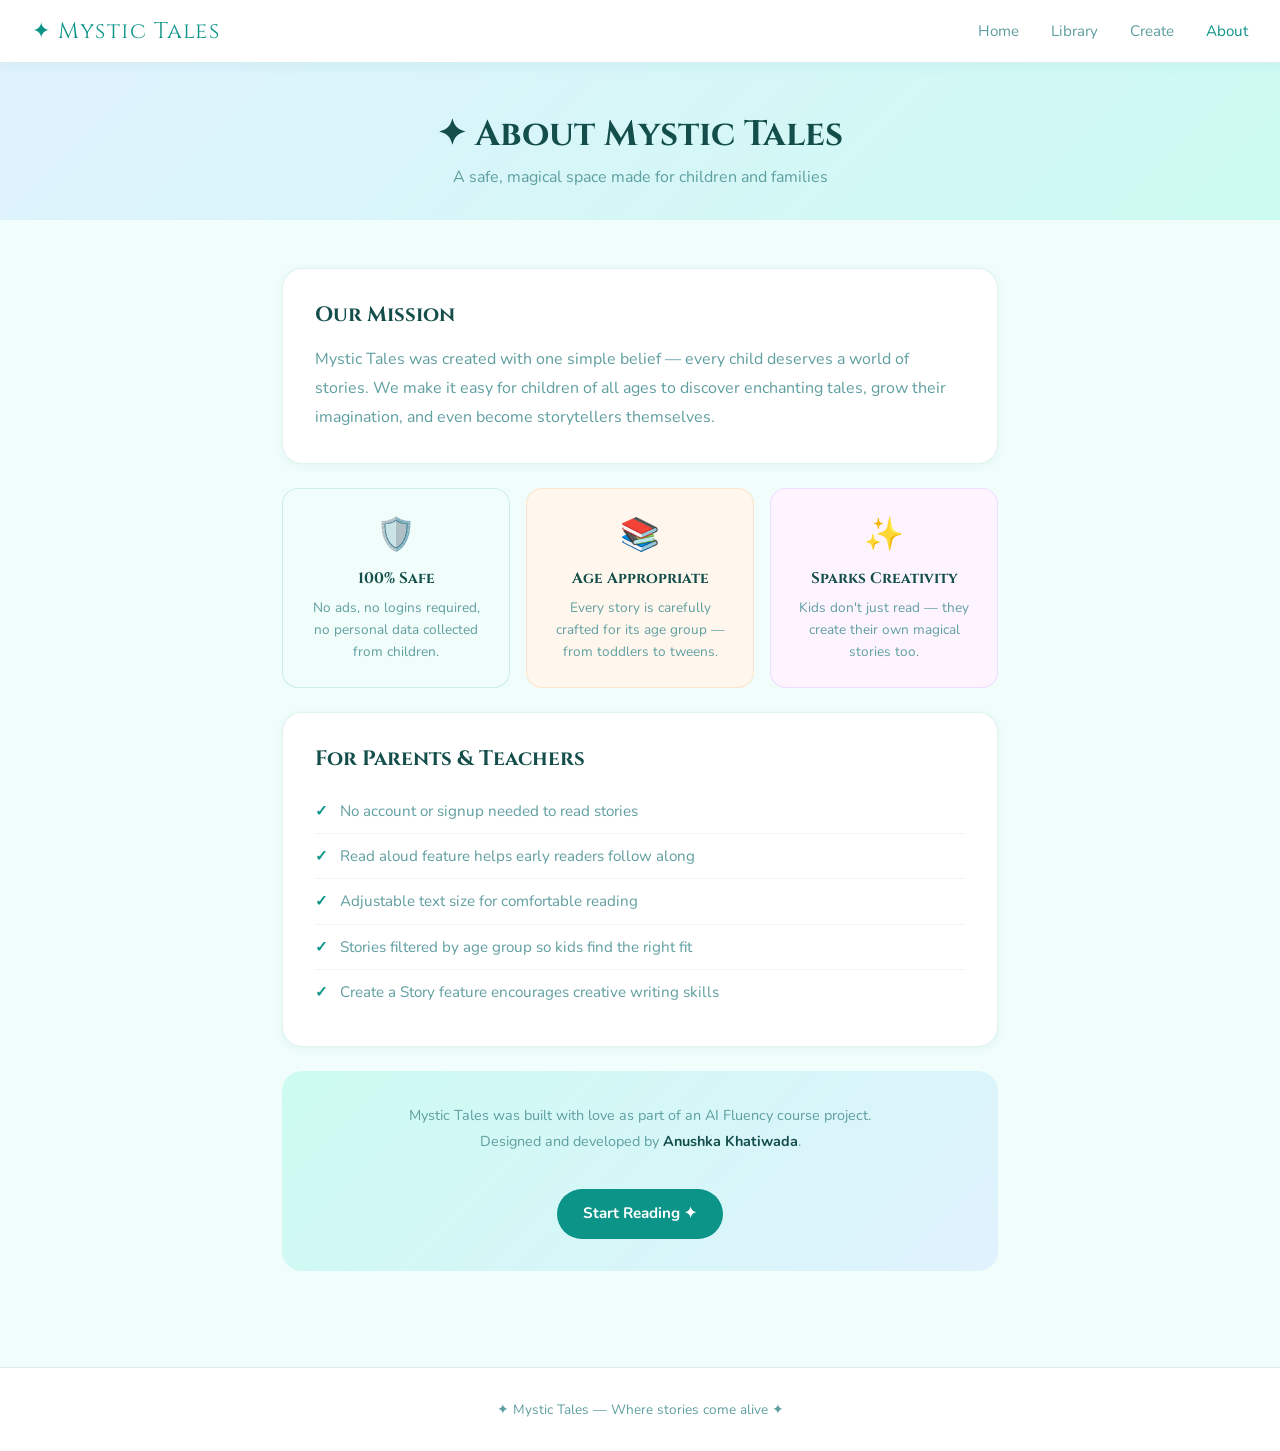
==== commit 81d00f17: "add hero banner and story cover images" ====
--- a/about.html
+++ b/about.html
@@ -1,4 +1,3 @@
-<<<<<<< HEAD
 <!DOCTYPE html>
 <html lang="en">
 <head>
@@ -93,104 +92,4 @@
   <footer>
     <p>✦ Mystic Tales — Where stories come alive ✦</p>
   </footer>
-
-</body>
-=======
-<!DOCTYPE html>
-<html lang="en">
-<head>
-  <meta charset="UTF-8" />
-  <meta name="viewport" content="width=device-width, initial-scale=1.0"/>
-  <title>About — Mystic Tales</title>
-  <link rel="stylesheet" href="style.css" />
-</head>
-<body>
-
-  <nav>
-    <a href="index.html" class="logo">✦ Mystic Tales</a>
-    <ul>
-      <li><a href="index.html">Home</a></li>
-      <li><a href="library.html">Library</a></li>
-      <li><a href="create.html">Create</a></li>
-      <li><a href="about.html" class="active">About</a></li>
-    </ul>
-  </nav>
-
-  <!-- HEADER -->
-  <section style="text-align:center; padding:3rem 2rem 2rem; background:linear-gradient(135deg, #e0f2fe 0%, #ccfbf1 100%);">
-    <h1 style="font-size:2.2rem; color:#134e4a; margin-bottom:0.5rem;">✦ About Mystic Tales</h1>
-    <p style="color:#5f9ea0; font-size:1rem;">A safe, magical space made for children and families</p>
-  </section>
-
-  <section style="max-width:780px; margin:0 auto; padding:3rem 2rem;">
-
-    <!-- MISSION -->
-    <div style="background:#ffffff; border:1px solid rgba(13,148,136,0.12); border-radius:20px; padding:2rem; margin-bottom:1.5rem; box-shadow:0 2px 8px rgba(13,148,136,0.06);">
-      <h2 style="font-family:'Cinzel',serif; color:#134e4a; font-size:1.3rem; margin-bottom:1rem;">Our Mission</h2>
-      <p style="color:#5f9ea0; line-height:1.8; font-size:1rem;">Mystic Tales was created with one simple belief — every child deserves a world of stories. We make it easy for children of all ages to discover enchanting tales, grow their imagination, and even become storytellers themselves.</p>
-    </div>
-
-    <!-- VALUES GRID -->
-    <div style="display:grid; grid-template-columns: repeat(auto-fit, minmax(200px, 1fr)); gap:1rem; margin-bottom:1.5rem;">
-      <div style="background:#f0fdfa; border:1px solid rgba(13,148,136,0.15); border-radius:16px; padding:1.5rem; text-align:center;">
-        <div style="font-size:2rem; margin-bottom:0.75rem;">🛡️</div>
-        <h3 style="font-family:'Cinzel',serif; font-size:0.95rem; color:#134e4a; margin-bottom:0.5rem;">100% Safe</h3>
-        <p style="font-size:0.85rem; color:#5f9ea0; line-height:1.6;">No ads, no logins required, no personal data collected from children.</p>
-      </div>
-      <div style="background:#fff7ed; border:1px solid rgba(249,115,22,0.15); border-radius:16px; padding:1.5rem; text-align:center;">
-        <div style="font-size:2rem; margin-bottom:0.75rem;">📚</div>
-        <h3 style="font-family:'Cinzel',serif; font-size:0.95rem; color:#134e4a; margin-bottom:0.5rem;">Age Appropriate</h3>
-        <p style="font-size:0.85rem; color:#5f9ea0; line-height:1.6;">Every story is carefully crafted for its age group — from toddlers to tweens.</p>
-      </div>
-      <div style="background:#fdf4ff; border:1px solid rgba(192,132,252,0.2); border-radius:16px; padding:1.5rem; text-align:center;">
-        <div style="font-size:2rem; margin-bottom:0.75rem;">✨</div>
-        <h3 style="font-family:'Cinzel',serif; font-size:0.95rem; color:#134e4a; margin-bottom:0.5rem;">Sparks Creativity</h3>
-        <p style="font-size:0.85rem; color:#5f9ea0; line-height:1.6;">Kids don't just read — they create their own magical stories too.</p>
-      </div>
-    </div>
-
-    <!-- FOR PARENTS -->
-    <div style="background:#ffffff; border:1px solid rgba(13,148,136,0.12); border-radius:20px; padding:2rem; margin-bottom:1.5rem; box-shadow:0 2px 8px rgba(13,148,136,0.06);">
-      <h2 style="font-family:'Cinzel',serif; color:#134e4a; font-size:1.3rem; margin-bottom:1rem;">For Parents & Teachers</h2>
-      <ul style="list-style:none; padding:0;">
-        <li style="display:flex; gap:12px; padding:10px 0; border-bottom:1px solid rgba(13,148,136,0.08); color:#5f9ea0; font-size:0.95rem; line-height:1.6;">
-          <span style="color:#0d9488; font-weight:700; flex-shrink:0;">✓</span>
-          No account or signup needed to read stories
-        </li>
-        <li style="display:flex; gap:12px; padding:10px 0; border-bottom:1px solid rgba(13,148,136,0.08); color:#5f9ea0; font-size:0.95rem; line-height:1.6;">
-          <span style="color:#0d9488; font-weight:700; flex-shrink:0;">✓</span>
-          Read aloud feature helps early readers follow along
-        </li>
-        <li style="display:flex; gap:12px; padding:10px 0; border-bottom:1px solid rgba(13,148,136,0.08); color:#5f9ea0; font-size:0.95rem; line-height:1.6;">
-          <span style="color:#0d9488; font-weight:700; flex-shrink:0;">✓</span>
-          Adjustable text size for comfortable reading
-        </li>
-        <li style="display:flex; gap:12px; padding:10px 0; border-bottom:1px solid rgba(13,148,136,0.08); color:#5f9ea0; font-size:0.95rem; line-height:1.6;">
-          <span style="color:#0d9488; font-weight:700; flex-shrink:0;">✓</span>
-          Stories filtered by age group so kids find the right fit
-        </li>
-        <li style="display:flex; gap:12px; padding:10px 0; color:#5f9ea0; font-size:0.95rem; line-height:1.6;">
-          <span style="color:#0d9488; font-weight:700; flex-shrink:0;">✓</span>
-          Create a Story feature encourages creative writing skills
-        </li>
-      </ul>
-    </div>
-
-    <!-- BUILT BY -->
-    <div style="background:linear-gradient(135deg, #ccfbf1, #e0f2fe); border-radius:20px; padding:2rem; text-align:center;">
-      <p style="font-size:0.9rem; color:#5f9ea0; line-height:1.8;">
-        Mystic Tales was built with love as part of an AI Fluency course project.<br>
-        Designed and developed by <strong style="color:#134e4a;">Anushka Khatiwada</strong>.<br><br>
-        <a href="index.html" class="btn btn-primary" style="margin-top:0.5rem;">Start Reading ✦</a>
-      </p>
-    </div>
-
-  </section>
-
-  <footer>
-    <p>✦ Mystic Tales — Where stories come alive ✦</p>
-  </footer>
-
-</body>
->>>>>>> aa533933d5fa0a282b7672a2606461e1fb878cc5
 </html>
--- a/style.css
+++ b/style.css
@@ -1,4 +1,4 @@
-<<<<<<< HEAD
+
 @import url('https://fonts.googleapis.com/css2?family=Cinzel:wght@400;600&family=Nunito:wght@400;600;700&display=swap');
 
 * { margin: 0; padding: 0; box-sizing: border-box; }
@@ -211,218 +211,4 @@
   border-top: 1px solid var(--border);
   margin-top: 3rem;
   background: #ffffff;
-=======
-@import url('https://fonts.googleapis.com/css2?family=Cinzel:wght@400;600&family=Nunito:wght@400;600;700&display=swap');
-
-* { margin: 0; padding: 0; box-sizing: border-box; }
-
-:root {
-  --teal: #0d9488;
-  --teal-dark: #0f766e;
-  --teal-light: #ccfbf1;
-  --coral: #f97316;
-  --coral-light: #fff7ed;
-  --pink: #ec4899;
-  --amber: #f59e0b;
-  --bg: #f0fdfa;
-  --bg2: #ffffff;
-  --card: #ffffff;
-  --text: #134e4a;
-  --text-muted: #5f9ea0;
-  --border: rgba(13, 148, 136, 0.15);
-}
-
-body {
-  font-family: 'Nunito', sans-serif;
-  background: var(--bg);
-  color: var(--text);
-  min-height: 100vh;
-}
-
-h1, h2, h3, nav .logo {
-  font-family: 'Cinzel', serif;
-}
-
-/* NAV */
-nav {
-  display: flex;
-  align-items: center;
-  justify-content: space-between;
-  padding: 1rem 2rem;
-  background: #ffffff;
-  border-bottom: 1px solid var(--border);
-  position: sticky;
-  top: 0;
-  z-index: 100;
-  box-shadow: 0 2px 12px rgba(13,148,136,0.08);
-}
-
-nav .logo {
-  font-size: 1.4rem;
-  color: var(--teal);
-  text-decoration: none;
-  letter-spacing: 0.05em;
-}
-
-nav ul {
-  list-style: none;
-  display: flex;
-  gap: 2rem;
-}
-
-nav ul a {
-  color: var(--text-muted);
-  text-decoration: none;
-  font-size: 0.95rem;
-  transition: color 0.2s;
-  font-family: 'Nunito', sans-serif;
-}
-
-nav ul a:hover, nav ul a.active {
-  color: var(--teal);
-}
-
-/* BUTTONS */
-.btn {
-  display: inline-block;
-  padding: 0.7rem 1.6rem;
-  border-radius: 50px;
-  font-family: 'Nunito', sans-serif;
-  font-weight: 700;
-  font-size: 0.95rem;
-  cursor: pointer;
-  text-decoration: none;
-  transition: all 0.2s;
-  border: none;
-}
-
-.btn-primary {
-  background: var(--teal);
-  color: white;
-}
-
-.btn-primary:hover {
-  background: var(--teal-dark);
-  transform: translateY(-1px);
-}
-
-.btn-outline {
-  background: transparent;
-  color: var(--coral);
-  border: 2px solid var(--coral);
-}
-
-.btn-outline:hover {
-  background: var(--coral);
-  color: white;
-}
-
-/* CARDS */
-.story-card {
-  background: var(--card);
-  border: 1px solid var(--border);
-  border-radius: 16px;
-  overflow: hidden;
-  transition: transform 0.2s, box-shadow 0.2s;
-  cursor: pointer;
-  text-decoration: none;
-  color: var(--text);
-  display: block;
-  box-shadow: 0 2px 8px rgba(13,148,136,0.07);
-}
-
-.story-card:hover {
-  transform: translateY(-4px);
-  box-shadow: 0 8px 24px rgba(13,148,136,0.15);
-  border-color: var(--teal);
-}
-
-.story-card-cover {
-  width: 100%;
-  height: 160px;
-  background: linear-gradient(135deg, var(--teal-light), #e0f2fe);
-  display: flex;
-  align-items: center;
-  justify-content: center;
-  font-size: 3rem;
-}
-
-.story-card-body {
-  padding: 1rem;
-}
-
-.story-card-title {
-  font-family: 'Cinzel', serif;
-  font-size: 1rem;
-  margin-bottom: 0.4rem;
-  color: var(--text);
-}
-
-.story-card-meta {
-  font-size: 0.8rem;
-  color: var(--text-muted);
-}
-
-.tag {
-  display: inline-block;
-  padding: 3px 10px;
-  border-radius: 50px;
-  font-size: 0.75rem;
-  font-weight: 600;
-  background: var(--teal-light);
-  color: var(--teal-dark);
-  margin: 2px;
-}
-
-/* GRID */
-.stories-grid {
-  display: grid;
-  grid-template-columns: repeat(auto-fill, minmax(220px, 1fr));
-  gap: 1.5rem;
-}
-
-/* SECTIONS */
-.section {
-  padding: 3rem 2rem;
-  max-width: 1100px;
-  margin: 0 auto;
-}
-
-.section-title {
-  font-size: 1.6rem;
-  margin-bottom: 1.5rem;
-  color: var(--text);
-}
-
-/* AGE BADGE */
-.age-badge {
-  font-size: 0.75rem;
-  padding: 2px 8px;
-  border-radius: 50px;
-  font-weight: 700;
-  font-family: 'Nunito', sans-serif;
-}
-.age-all     { background: #ccfbf1; color: #0f766e; }
-.age-toddler { background: #fce7f3; color: #be185d; }
-.age-early   { background: #fff7ed; color: #c2410c; }
-.age-middle  { background: #e0f2fe; color: #0369a1; }
-
-/* LOADING & EMPTY */
-.loading, .empty {
-  text-align: center;
-  color: var(--text-muted);
-  padding: 3rem;
-  font-size: 1rem;
-}
-
-/* FOOTER */
-footer {
-  text-align: center;
-  padding: 2rem;
-  color: var(--text-muted);
-  font-size: 0.85rem;
-  border-top: 1px solid var(--border);
-  margin-top: 3rem;
-  background: #ffffff;
->>>>>>> aa533933d5fa0a282b7672a2606461e1fb878cc5
-}+} 
